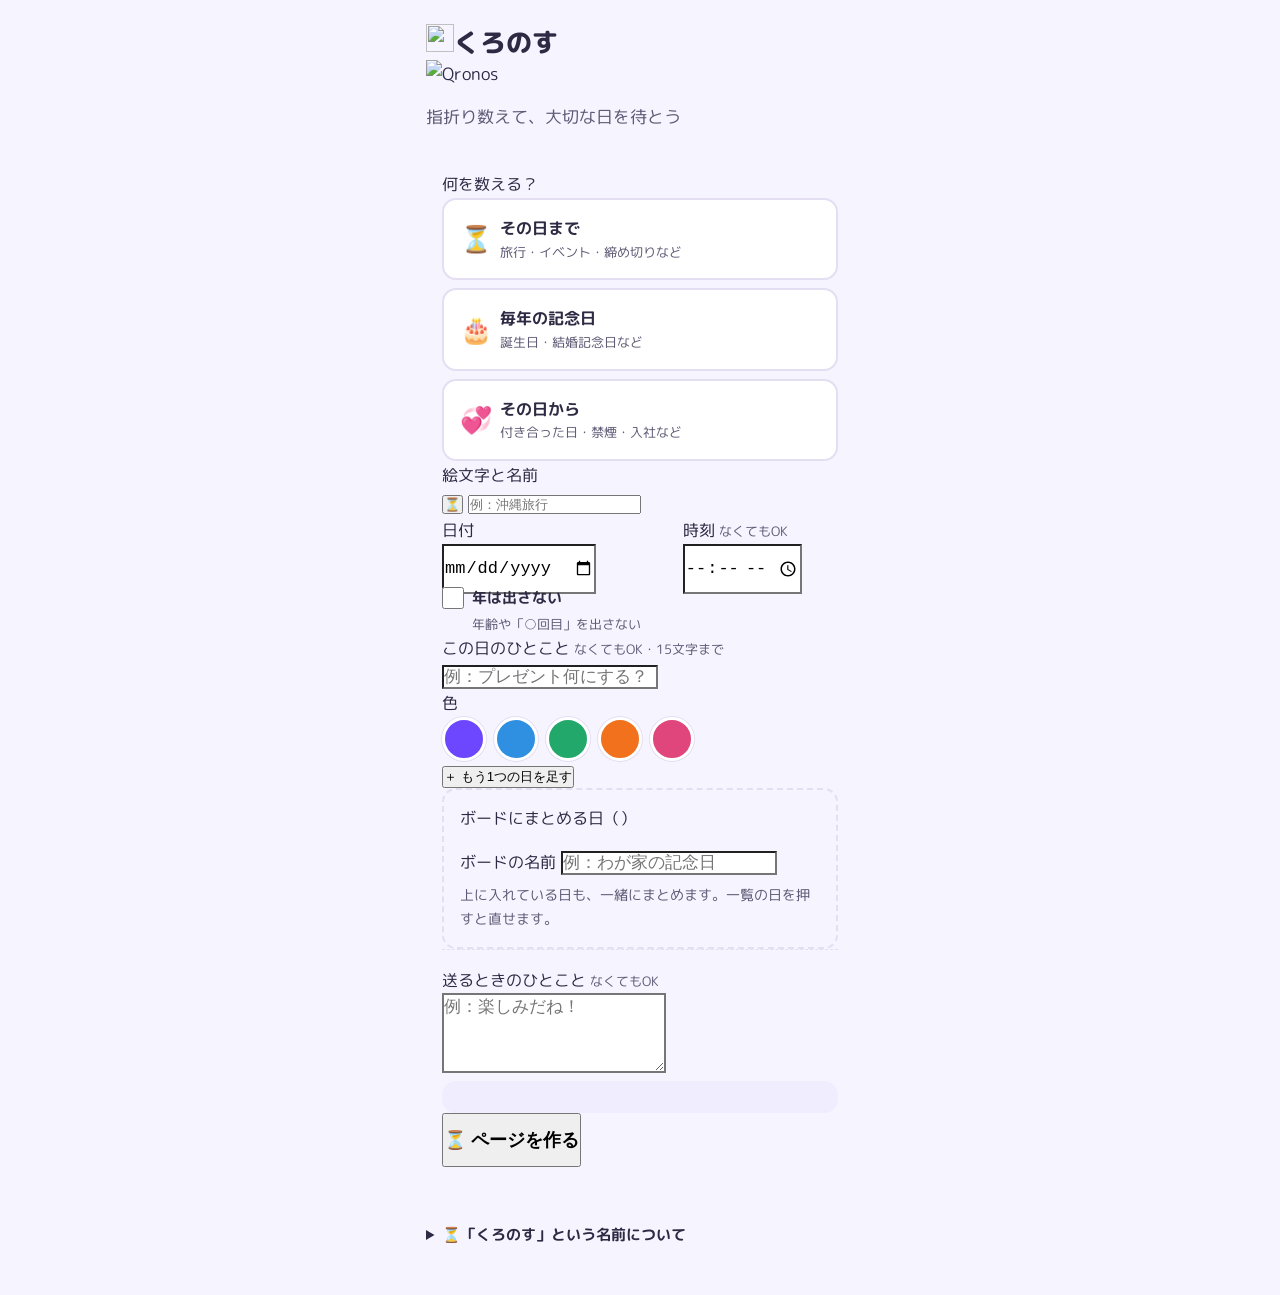
==== create.html @ 4385c9f0 "見た目をすっきり：背景のグラデーションと、ボタンの色の影をやめて平らな色に。すき間を 8 の倍数に。はじめの画面・ひとこと・ボードの見出しを左そろえに（大きな数字のカードは中央のまま）。はじめの画面の" ====
<!DOCTYPE html>
<html lang="ja" data-ls-dark="auto">
<head>
<meta charset="UTF-8">
<meta name="viewport" content="width=device-width, initial-scale=1, viewport-fit=cover">
<title>くろのす｜記念日・カウントダウンを作る</title>
<meta name="description" content="誕生日や記念日、旅行の日までを数えて、送れるページを作ります">
<meta name="theme-color" content="#f6f3ff" media="(prefers-color-scheme: light)">
<meta name="theme-color" content="#16151a" media="(prefers-color-scheme: dark)">
<meta property="og:type" content="website">
<meta property="og:site_name" content="くろのす（Qronos）">
<meta property="og:title" content="くろのす｜記念日・カウントダウンを作る">
<meta property="og:description" content="誕生日や記念日、旅行の日までを数えて、送れるページを作ります">
<meta property="og:url" content="https://katsuan.github.io/countdown/create.html">
<meta property="og:locale" content="ja_JP">
<meta property="og:image" content="https://katsuan.github.io/countdown/ogp.png?v=20261025">
<meta property="og:image:width" content="1200">
<meta property="og:image:height" content="630">
<meta property="og:image:alt" content="くろのす（Qronos）：記念日まで「あと何日？」今日で何日目？">
<meta name="twitter:card" content="summary_large_image">
<!-- アイコン・ロゴ・OGP は tools/icon.py で作る -->
<link rel="icon" href="icon.svg" type="image/svg+xml">
<link rel="icon" href="icon-32.png" type="image/png" sizes="32x32">
<link rel="apple-touch-icon" href="apple-touch-icon.png">
<link rel="manifest" href="manifest.webmanifest">
<link rel="preconnect" href="https://fonts.googleapis.com">
<link href="https://fonts.googleapis.com/css2?family=M+PLUS+Rounded+1c:wght@400;700;800&display=swap" rel="stylesheet">
<!-- Q キット（おくるんの共通部品）。作るページだけで使う。色は選んだ色（--accent）につなぐ -->
<link rel="stylesheet" href="https://katsuan.github.io/line-share/shared/ui.css?v=202610261000">
<script src="https://katsuan.github.io/line-share/shared/ui.js?v=202610291757" defer></script>
<link rel="stylesheet" href="style.css?v=202611012034">
<style>
  /* Q キットの色と字を、くろのすの色（作る人が選んだ色）と丸ゴシックに */
  :root {
    --ls-accent: var(--accent);
    --ls-accent-strong: color-mix(in srgb, var(--accent) 85%, #000);
    --ls-accent-soft: color-mix(in srgb, var(--accent) 10%, #fff);
    --ls-accent-ink: color-mix(in srgb, var(--accent) 70%, #000);
    --ls-text: var(--ink);
    --ls-subtext: var(--ink-soft);
    --ls-line: var(--line);
    --ls-font: var(--font);
  }
  /* 年配の方にも読みやすいよう、ラベルと入力は大きめ（Q キットより大きく） */
  .ls-label { font-size: 16px; color: var(--ink); }
  .ls-input { font-size: 17px; border-width: 2px; }
  textarea.ls-input { min-height: 80px; resize: vertical; }
  .opt { margin-left: 4px; font-size: 13px; font-weight: 400; color: var(--ink-soft); white-space: nowrap; }
  .ls-panel { gap: 16px; padding: 24px 16px; }
  /* キャッチコピーはうすい字に（ツールの色はボタンだけに使う） */
  .ls-brand-copy { color: var(--ink-soft); }
  /* iOS Safari の日付入力は固有の最小幅を持つためリセットしてはみ出しを防ぐ */
  input[type=date], input[type=time] {
    -webkit-appearance: none;
    appearance: none;
    display: block;
    min-width: 0;
    max-width: 100%;
    min-height: 50px;
  }
  .row { display: grid; grid-template-columns: minmax(0, 3fr) minmax(0, 2fr); gap: 8px; }
  .row > * { min-width: 0; }

  /* 種類 */
  .types { display: grid; gap: 8px; }
  .types label { display: block; margin: 0; font-size: 16px; font-weight: 700; }
  .types input { position: absolute; opacity: 0; pointer-events: none; }
  .types span {
    display: flex;
    align-items: center;
    gap: 8px;
    padding: 16px;
    border: 2px solid var(--line);
    border-radius: var(--radius-md);
    background: #fff;
    cursor: pointer;
  }
  .types span em { font-size: 26px; font-style: normal; }
  .types span small { display: block; font-size: 13px; font-weight: 400; color: var(--ink-soft); }
  .types input:checked + span { border-color: var(--accent); background: color-mix(in srgb, var(--accent) 8%, #fff); }
  .types input:focus-visible + span { outline: 3px solid color-mix(in srgb, var(--accent) 40%, transparent); }

  /* 絵文字・色 */
  .chips { display: flex; flex-wrap: wrap; gap: 8px; }
  .chips button {
    min-width: 44px;
    height: 44px;
    border: 2px solid var(--line);
    border-radius: 12px;
    background: #fff;
    font-size: 22px;
    cursor: pointer;
  }
  .chips button[aria-pressed="true"] { border-color: var(--accent); background: color-mix(in srgb, var(--accent) 10%, #fff); }
  .chips .color { width: 44px; border: 3px solid #fff; border-radius: 99px; box-shadow: 0 0 0 1px var(--line); }
  .chips .color[aria-pressed="true"] { box-shadow: 0 0 0 3px var(--ink); }

  .preview {
    padding: 16px;
    border-radius: var(--radius-md);
    background: color-mix(in srgb, var(--accent) 10%, #fff);
    font-weight: 700;
    text-align: center;
    white-space: pre-line;
    word-break: auto-phrase; /* 「あと何日？」を言葉の途中で折らない */
  }
  /* ページを作るは大きく（送るボタン ls-button line の大きさは style.css） */
  .ls-button.make { min-height: 54px; font-size: 18px; font-weight: 800; }
  .about p { margin: 0; }
  .err-msg { margin-top: 8px; font-size: 15px; font-weight: 700; color: #d14a6f; }
  .count { font-size: 13px; color: var(--ink-soft); text-align: right; }
  .out-block { display: grid; gap: 8px; }
  .page-msg { padding-top: 16px; border-top: 1px dashed var(--line); }
  .check-row { display: flex; font-weight: 700; flex-wrap: wrap; align-items: center; gap: 4px 8px; margin: -8px 0 0; font-size: 15px; }
  .check-row input { width: 22px; height: 22px; margin: 0; padding: 0; accent-color: var(--accent); }
  .check-row .opt { flex-basis: 100%; margin: 0 0 0 30px; }

  /* ボードにまとめる日の一覧 */
  .board-box { display: grid; gap: 8px; padding: 16px; border: 2px dashed var(--line); border-radius: var(--radius-md); }
  .entry-list { display: grid; gap: 8px; margin: 0; padding: 0; list-style: none; }
  .entry-list li { display: grid; grid-template-columns: minmax(0, 1fr) auto; align-items: center; gap: 8px; }
  .entry-edit {
    display: grid; grid-template-columns: auto minmax(0, 1fr); align-items: center; gap: 8px;
    padding: 8px; border: 1px solid var(--line); border-left: 5px solid var(--row); border-radius: 10px;
    background: #fff; color: inherit; font-family: inherit; font-size: 15px; font-weight: 700; text-align: left; cursor: pointer;
  }
  .entry-edit em { font-size: 22px; font-style: normal; }
  .entry-edit small { display: block; font-size: 12px; font-weight: 400; color: var(--ink-soft); }
  .entry-remove {
    width: 40px; height: 40px; border: 1px solid var(--line); border-radius: 99px; background: #fff;
    color: var(--ink-soft); font-size: 16px; cursor: pointer;
  }

  /* ---- 暗い表示（<html data-ls-dark="auto">。Q キットの色は ui.css が暗くする）。作るページだけ（受け取った人が見るページは明るいまま） ---- */
  @media (prefers-color-scheme: dark) {
    :root[data-ls-dark="auto"] {
      --ink: #ecebf3;
      --ink-soft: #aba7bd;
      --line: rgba(255, 255, 255, 0.14);
      --card: color-mix(in srgb, var(--accent) 6%, #1c1b22);
      --paper: color-mix(in srgb, var(--accent) 4%, #22212a);
      background-color: color-mix(in srgb, var(--accent) 6%, #121116);
    }
    :root[data-ls-dark="auto"] body { background: color-mix(in srgb, var(--accent) 6%, #121116); }
    :root[data-ls-dark="auto"] .types span,
    :root[data-ls-dark="auto"] .chips button,
    :root[data-ls-dark="auto"] .entry-edit,
    :root[data-ls-dark="auto"] .entry-remove,
    :root[data-ls-dark="auto"] .btn.ghost,
    :root[data-ls-dark="auto"] .snap-card { background: var(--paper); }
    :root[data-ls-dark="auto"] .preview { background: color-mix(in srgb, var(--accent) 16%, #1c1b22); }
    :root[data-ls-dark="auto"] .types input:checked + span { background: color-mix(in srgb, var(--accent) 24%, #1c1b22); }
    :root[data-ls-dark="auto"] .chips button[aria-pressed="true"] { background: color-mix(in srgb, var(--accent) 28%, #1c1b22); }
    :root[data-ls-dark="auto"] .chips .color { border-color: #1c1b22; }
  }
</style>
</head>
<body>
<main class="wrap">
  <!-- 見出しの行：アイコン＋名前（左）と横長のロゴ（右）。ほかのツール（さくせん盤・キロっく・ひっくり）と同じ形 -->
  <div class="ls-brand">
    <h1 class="ls-brand-name"><img class="ls-brand-icon" src="icon.svg" alt="" width="28" height="28">くろのす</h1>
    <img class="ls-brand-logo" src="logo.svg" alt="Qronos" width="81" height="28">
  </div>
  <p class="ls-brand-copy">指折り数えて、大切な日を待とう</p>

  <form id="form" class="ls-panel" novalidate>
    <div class="ls-field">
      <span class="ls-label">何を数える？</span>
      <div id="types" class="types"></div>
    </div>

    <!-- 入力枠の中の左に絵文字 [⏳ 名前]（Q キットの ls-pickfield。ろくが・さくせん盤・つづくと同じ形）。
         絵文字を押したとき・名前を入れているあいだは、下に選べる絵文字（種類ごとに8つ）とカスタム（しっぽが絵文字を指す） -->
    <div class="ls-field">
      <label class="ls-label" for="title">絵文字と名前</label>
      <div id="titleField" class="ls-pickfield">
        <button id="emojiBtn" class="ls-pickfield-btn" type="button" aria-controls="emojis"><span id="emojiNow">⏳</span></button>
        <input id="title" name="title" maxlength="30" placeholder="例：沖縄旅行" autocomplete="off">
      </div>
      <div id="emojis" class="ls-picker" role="radiogroup" aria-label="絵文字" style="--cols: 10" hidden></div>
    </div>

    <div class="row">
      <div class="ls-field">
        <label class="ls-label" for="date">日付</label>
        <input class="ls-input" id="date" name="date" type="date" required>
      </div>
      <div class="ls-field">
        <label class="ls-label" for="time">時刻<span class="opt">なくてもOK</span></label>
        <input class="ls-input" id="time" name="time" type="time">
      </div>
    </div>
    <p id="dateErr" class="err-msg" hidden>日付を入れてね</p>
    <label id="noYearRow" class="check-row" hidden><input id="noYear" type="checkbox"> 年は出さない<span class="opt">年齢や「○回目」を出さない</span></label>

    <div class="ls-field">
      <label class="ls-label" for="note">この日のひとこと<span class="opt">なくてもOK・15文字まで</span></label>
      <input class="ls-input" id="note" name="note" maxlength="15" placeholder="例：プレゼント何にする？" autocomplete="off">
    </div>

    <div class="ls-field">
      <span class="ls-label">色</span>
      <div id="colors" class="chips"></div>
    </div>

    <button id="addEntry" class="ls-button is-block" type="button">＋ もう1つの日を足す</button>
    <div id="boardBox" class="board-box" hidden>
      <span class="ls-label">ボードにまとめる日（<span id="entryCount"></span>）</span>
      <ul id="entryList" class="entry-list"></ul>
      <div class="ls-field">
        <label class="ls-label" for="boardName">ボードの名前</label>
        <input class="ls-input" id="boardName" maxlength="20" placeholder="例：わが家の記念日" autocomplete="off">
      </div>
      <p class="note">上に入れている日も、一緒にまとめます。一覧の日を押すと直せます。</p>
    </div>

    <!-- ひとことは日ごとではなく、ページ（ボード）に1つ。日の入力と分けて最後に置く -->
    <div class="ls-field page-msg">
      <label class="ls-label" for="msg">送るときのひとこと<span class="opt">なくてもOK</span></label>
      <textarea class="ls-input" id="msg" name="msg" maxlength="120" placeholder="例：楽しみだね！"></textarea>
      <p id="msgCount" class="count"></p>
      <p id="msgNote" class="note" hidden>ボード全体に1つ、ページの下に出ます。日ごとのひとことは「この日のひとこと」へ。</p>
    </div>

    <p id="preview" class="preview"></p>
    <!-- 作れないとき（長すぎるなど）は、作るボタンのすぐ上に赤い文字で -->
    <p id="makeErr" class="err-msg" role="alert" hidden></p>
    <button class="ls-button is-primary is-block make" type="submit">⏳ ページを作る</button>
  </form>

  <section id="out" class="ls-panel" hidden>
    <h2 style="margin:0;font-size:20px">できました 🎉</h2>
    <div class="out-block">
      <a id="lineBtn" class="ls-button is-block line is-oqrn" href="#">カードでおくるん</a>
      <button id="copyBtn" class="ls-button is-block" type="button">🔗 リンクをコピー</button>
      <a id="openBtn" class="ls-button is-block" href="#">👀 開いてみる</a>
    </div>
    <p class="note">受け取った人は、カードのボタンからいつでも最新の「あと何日？」を見られます。</p>
  </section>

  <!-- 「📤 くろのすを紹介する」：おくるんで紹介カードを送る窓口（line-share/shared/tool-share.js。中身は line-share/data/hub-links.json） -->
  <div data-tool-share></div>

  <!-- 名前の由来（時の神 Chronos）。ふだんは閉じておく -->
  <details class="ls-fold about">
    <summary><span class="ls-fold-icon" aria-hidden="true">⏳</span>「くろのす」という名前について</summary>
    <div class="ls-fold-body">
    <p>ギリシャ神話で「時」そのものを表す神、<b>クロノス（Chronos）</b>から名付けました。年表を意味する chronology や、正確な時計の chronometer の「chrono」も、この「時」を表すことばから来ています。</p>
    <p>ゼウスの父である農耕の神<b>クロノス（Kronos）</b>とは呼び名が同じで昔から混同されてきましたが、別の神です。大きな鎌と砂時計を持つ「時の翁」の姿は、この2柱が重ねられて生まれたといわれます。</p>
    <p>エンジニアにはおなじみの、決まった時刻に処理を動かす Unix の <b>cron</b>（定期実行）も、名前はこの chronos（時）から来ているといわれます。毎年の記念日をくり返し数えるのは、ちょっと cron に似ています。</p>
    <p>くろのすは、記念日までの「あと何日？」や、はじまりの日からの「今日で何日目？」を見守るツールです。英字の Qronos は、おくるん（OQRN）と同じように頭の音を Q にしたもの。ロゴの Q は Chronos の C を形にしたもの。C の欠けたところに砂時計をはめて「時を測り」、しっぽのクラッカーから輪の中へ紙吹雪がはじけて「その日が待ち遠しい」気持ちを表しています。</p>
    </div>
  </details>
</main>

<!-- おくるんのカードの入口（LIFF ID とカードの URL は line-share の shared/oqrn.js に1か所） -->
<script src="https://katsuan.github.io/line-share/shared/oqrn.js"></script>
<script src="js/count.js?v=202611012034"></script>
<script src="js/link.js?v=202611012034"></script>
<script src="js/card.js?v=202611012034"></script>
<script src="js/calendar.js?v=202611012034"></script>
<script src="https://katsuan.github.io/line-share/shared/tool-share.js" data-tool="qronos" defer></script>
<script src="create.js?v=202611012034"></script>
<!-- 電波がなくても開けるように（sw.js） -->
<script>if ("serviceWorker" in navigator) navigator.serviceWorker.register("./sw.js").catch(() => {});</script>
</body>
</html>
---- style.css ----
/* 記念日・カウントダウン 共通の見た目。色・サイズは :root でまとめて変える */
:root {
  --accent: #6c47ff; /* ページを開くと、選んだ色に置き換わる */
  --bg: #f6f3ff;
  --ink: #2f2a44;
  --ink-soft: #5f5a75; /* 年配の方でも読めるよう濃いめ */
  --line: #e4def3;
  --card: rgba(255, 255, 255, 0.9);
  --shadow: 0 10px 30px rgba(70, 50, 130, 0.12);
  --radius-lg: 24px;
  --radius-md: 14px;
  --max-w: 460px;
  --font: "M PLUS Rounded 1c", "Hiragino Maru Gothic ProN", system-ui, sans-serif;
}

* { box-sizing: border-box; margin: 0; padding: 0; }

/* iPhone・LINE の中のブラウザで、キーボードが出て画面がずれたとき、ページの外（黒）が見えないよう、ページそのものにも背景の色 */
html { background-color: color-mix(in srgb, var(--accent) 6%, #fff); } /* 本文の背景と同じ色 */
body {
  min-height: 100vh;
  font-family: var(--font);
  font-size: 17px;
  line-height: 1.6;
  color: var(--ink);
  background: color-mix(in srgb, var(--accent) 6%, #fff);
  overflow-x: hidden;
  -webkit-tap-highlight-color: transparent;
}

.wrap {
  position: relative;
  z-index: 2;
  display: flex;
  flex-direction: column;
  gap: 16px;
  max-width: var(--max-w);
  margin: 0 auto;
  padding: 24px 16px 48px;
}

.card {
  display: flex;
  flex-direction: column;
  gap: 16px;
  padding: 24px 16px;
  border-radius: var(--radius-lg);
  background: var(--card);
  box-shadow: var(--shadow);
}

h1 { font-size: 26px; font-weight: 800; line-height: 1.35; }
.sub { font-size: 16px; color: var(--ink-soft); }
.note { font-size: 14px; color: var(--ink-soft); line-height: 1.7; }

/* 名前（くろのす 〜Qronos〜）。作成ページの上と、表示ページの「はじめる」に出す */
.brand-mark { display: block; margin: 0 auto; }
.brand-name { display: flex; align-items: center; gap: 8px; margin: 0; font-size: 20px; font-weight: 800; color: var(--ink); }
.brand-en { font-size: 13px; letter-spacing: 0.02em; }

/* 名前の由来（たたんだ欄） */
.about summary { font-size: 15px; font-weight: 700; cursor: pointer; }
.about p { margin: 8px 0 0; font-size: 14px; color: var(--ink-soft); line-height: 1.8; }
a { color: color-mix(in srgb, var(--accent) 80%, #000); }

.btn {
  display: block;
  width: 100%;
  padding: 16px;
  border: none;
  border-radius: 99px;
  background: var(--accent);
  color: #fff;
  font-family: inherit;
  font-size: 18px;
  font-weight: 800;
  text-align: center;
  text-decoration: none;
  cursor: pointer;
}

/* 送るボタン：色は Q キットの ls-button line（LINE の緑）。ここでは大きさだけ */
.ls-button.line { gap: 4px; flex-wrap: wrap; min-height: 54px; font-size: 18px; font-weight: 800; }
.btn.ghost { background: #fff; color: var(--ink); box-shadow: inset 0 0 0 1px var(--line); font-size: 16px; }
.btn-row { display: grid; grid-template-columns: 1fr 1fr; gap: 8px; }
.btn-row .btn { padding: 16px 8px; font-size: 15px; white-space: nowrap; }

/* 画像で保存：作った画像を出して、長押しで保存してもらう */
.snap-sheet {
  position: fixed;
  inset: 0;
  z-index: 10;
  display: grid;
  place-items: center;
  padding: 16px;
  background: rgba(20, 16, 40, 0.55);
}
.snap-card {
  display: grid;
  gap: 8px;
  width: min(100%, 420px);
  max-height: 100%;
  overflow: auto;
  padding: 16px;
  border-radius: var(--radius-lg);
  background: #fff;
  text-align: center;
}
.snap-card img {
  width: 100%;
  height: auto;
  border-radius: var(--radius-md);
  box-shadow: 0 4px 16px rgba(0, 0, 0, 0.12);
  -webkit-touch-callout: default;
}
.snap-actions { display: grid; gap: 8px; }

/* キャッチコピー（見出しの行のすぐ下。おくるんの「つくって、おくるん」と同じ役目）。ツールの色はボタンだけに使うので、うすい字に */
.brand-copy { margin: 0 0 8px; color: var(--ink-soft); font-size: 13px; font-weight: 800; line-height: 1.4; letter-spacing: 0.02em; }
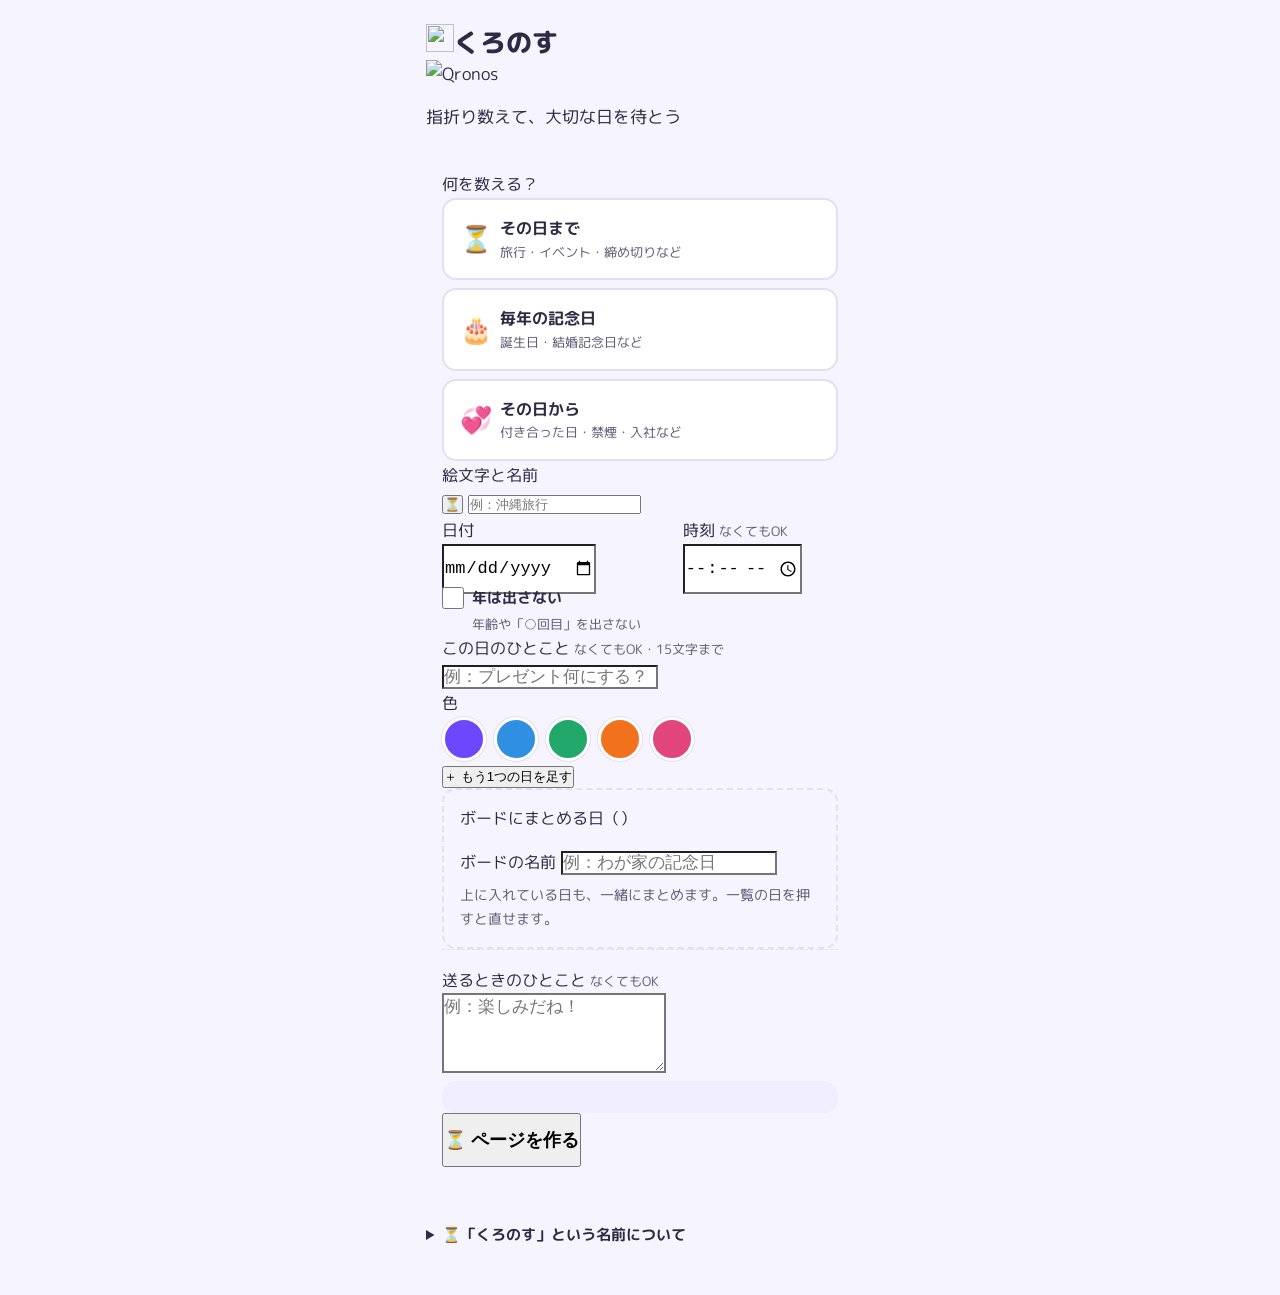
==== commit a12a50cf: "前に決めた見た目は戻す：キャッチコピーの紫（変えるかは確かめてから）" ====
--- a/create.html
+++ b/create.html
@@ -47,8 +47,6 @@
   textarea.ls-input { min-height: 80px; resize: vertical; }
   .opt { margin-left: 4px; font-size: 13px; font-weight: 400; color: var(--ink-soft); white-space: nowrap; }
   .ls-panel { gap: 16px; padding: 24px 16px; }
-  /* キャッチコピーはうすい字に（ツールの色はボタンだけに使う） */
-  .ls-brand-copy { color: var(--ink-soft); }
   /* iOS Safari の日付入力は固有の最小幅を持つためリセットしてはみ出しを防ぐ */
   input[type=date], input[type=time] {
     -webkit-appearance: none;
--- a/style.css
+++ b/style.css
@@ -115,5 +115,5 @@
 }
 .snap-actions { display: grid; gap: 8px; }
 
-/* キャッチコピー（見出しの行のすぐ下。おくるんの「つくって、おくるん」と同じ役目）。ツールの色はボタンだけに使うので、うすい字に */
-.brand-copy { margin: 0 0 8px; color: var(--ink-soft); font-size: 13px; font-weight: 800; line-height: 1.4; letter-spacing: 0.02em; }
+/* キャッチコピー（見出しの行のすぐ下。おくるんの「つくって、おくるん」と同じ役目） */
+.brand-copy { margin: 0 0 8px; color: #6C47FF; font-size: 13px; font-weight: 800; line-height: 1.4; letter-spacing: 0.02em; }
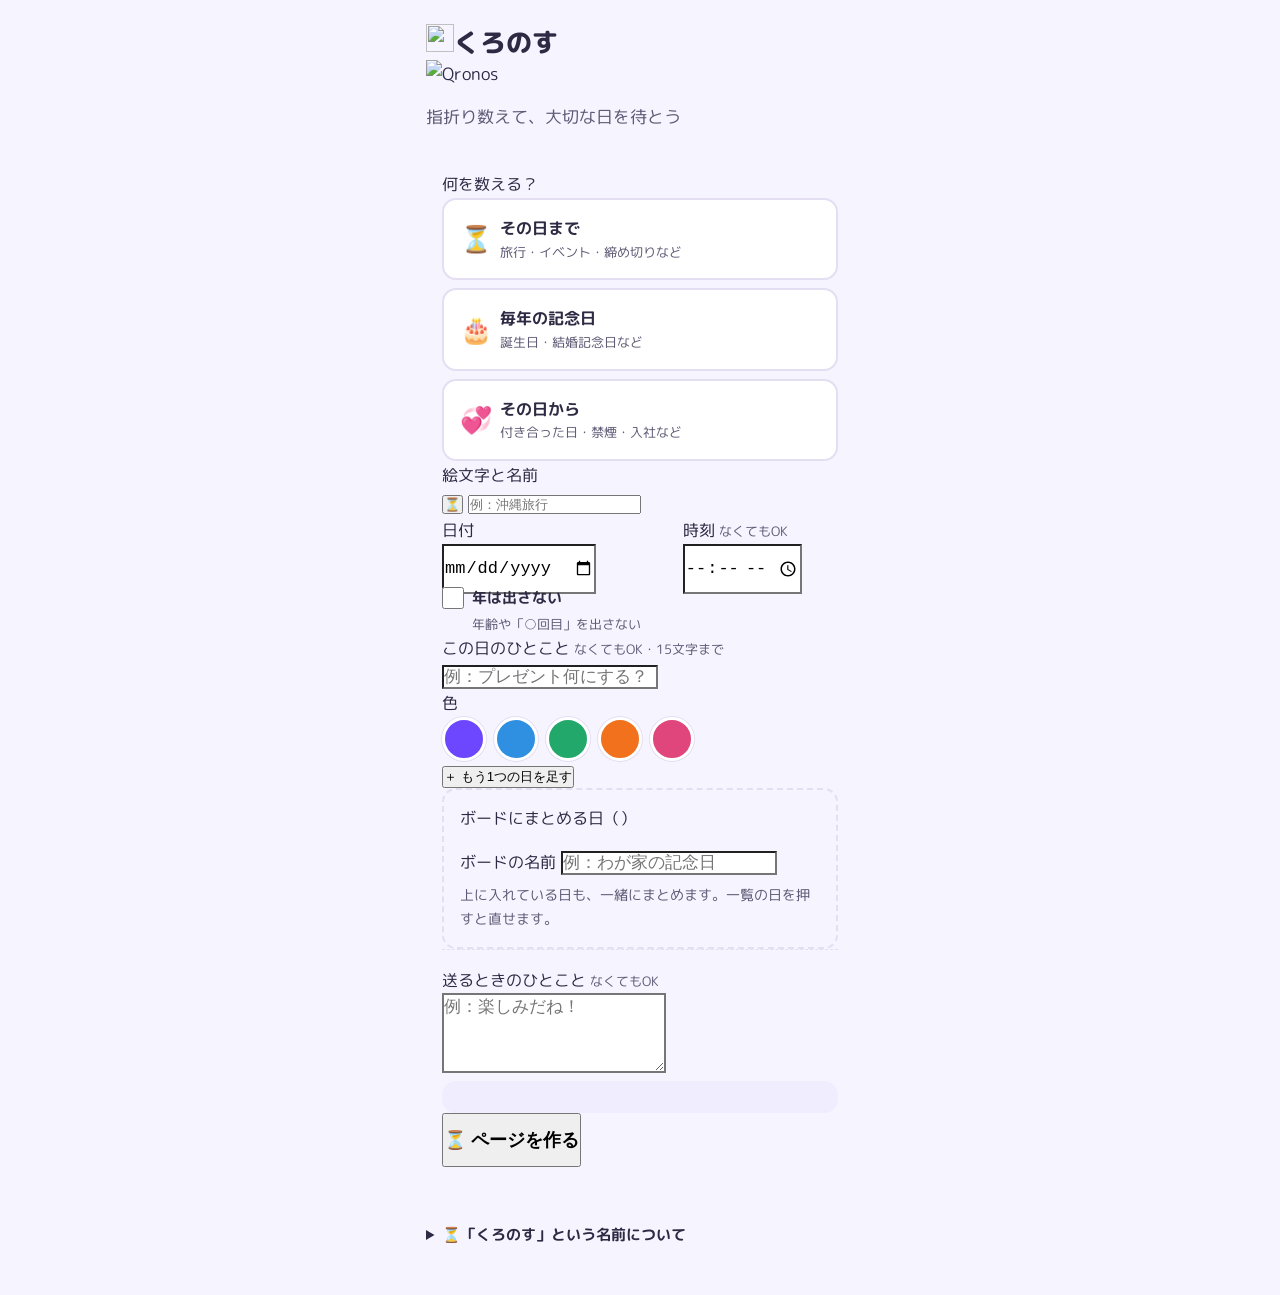
==== commit 86518cd8: "確かめたので変える：キャッチコピーをうすい字に（紫はボタンに）" ====
--- a/create.html
+++ b/create.html
@@ -47,6 +47,8 @@
   textarea.ls-input { min-height: 80px; resize: vertical; }
   .opt { margin-left: 4px; font-size: 13px; font-weight: 400; color: var(--ink-soft); white-space: nowrap; }
   .ls-panel { gap: 16px; padding: 24px 16px; }
+  /* キャッチコピーはうすい字に（ツールの色はボタンだけに使う） */
+  .ls-brand-copy { color: var(--ink-soft); }
   /* iOS Safari の日付入力は固有の最小幅を持つためリセットしてはみ出しを防ぐ */
   input[type=date], input[type=time] {
     -webkit-appearance: none;
--- a/style.css
+++ b/style.css
@@ -115,5 +115,5 @@
 }
 .snap-actions { display: grid; gap: 8px; }
 
-/* キャッチコピー（見出しの行のすぐ下。おくるんの「つくって、おくるん」と同じ役目） */
-.brand-copy { margin: 0 0 8px; color: #6C47FF; font-size: 13px; font-weight: 800; line-height: 1.4; letter-spacing: 0.02em; }
+/* キャッチコピー（見出しの行のすぐ下。おくるんの「つくって、おくるん」と同じ役目）。ツールの色はボタンだけに使うので、うすい字に */
+.brand-copy { margin: 0 0 8px; color: var(--ink-soft); font-size: 13px; font-weight: 800; line-height: 1.4; letter-spacing: 0.02em; }
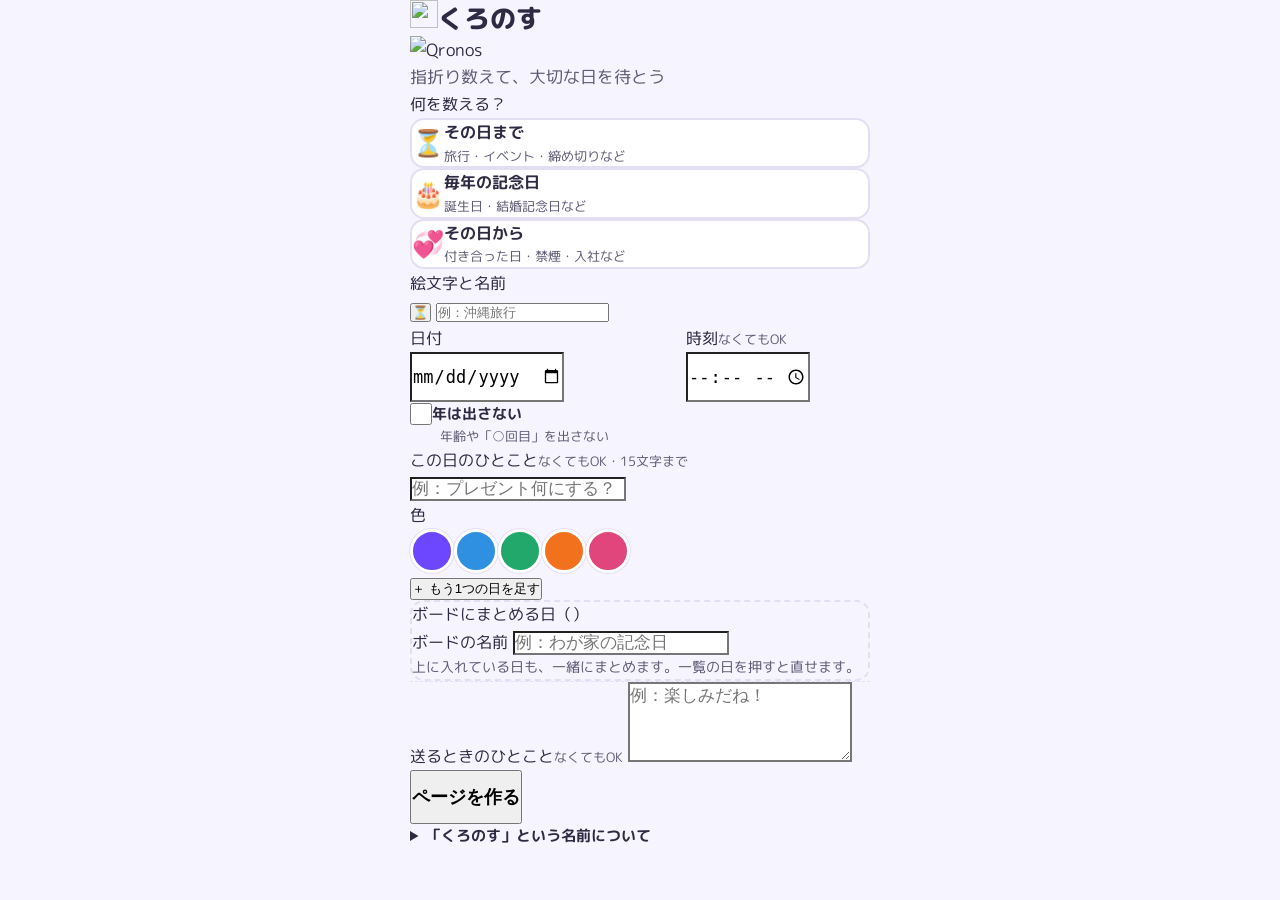
==== commit 49b830da: "画面の印を Q キットの線アイコンに：ページを作る・リンクのコピー・開いてみる・自分でも作る・画像で保存・共有・ダウンロード・カレンダーに追加・ファイルで追加・ボードに戻る・すくすくへ・節目の印・名前" ====
--- a/create.html
+++ b/create.html
@@ -45,8 +45,8 @@
   .ls-label { font-size: 16px; color: var(--ink); }
   .ls-input { font-size: 17px; border-width: 2px; }
   textarea.ls-input { min-height: 80px; resize: vertical; }
-  .opt { margin-left: 4px; font-size: 13px; font-weight: 400; color: var(--ink-soft); white-space: nowrap; }
-  .ls-panel { gap: 16px; padding: 24px 16px; }
+  .opt { margin-left: var(--ls-space-xs); font-size: 13px; font-weight: 400; color: var(--ink-soft); white-space: nowrap; }
+  .ls-panel { gap: var(--ls-space-m); padding: var(--ls-space-l) var(--ls-space-m); }
   /* キャッチコピーはうすい字に（ツールの色はボタンだけに使う） */
   .ls-brand-copy { color: var(--ink-soft); }
   /* iOS Safari の日付入力は固有の最小幅を持つためリセットしてはみ出しを防ぐ */
@@ -58,18 +58,18 @@
     max-width: 100%;
     min-height: 50px;
   }
-  .row { display: grid; grid-template-columns: minmax(0, 3fr) minmax(0, 2fr); gap: 8px; }
+  .row { display: grid; grid-template-columns: minmax(0, 3fr) minmax(0, 2fr); gap: var(--ls-space-s); }
   .row > * { min-width: 0; }
 
   /* 種類 */
-  .types { display: grid; gap: 8px; }
+  .types { display: grid; gap: var(--ls-space-s); }
   .types label { display: block; margin: 0; font-size: 16px; font-weight: 700; }
   .types input { position: absolute; opacity: 0; pointer-events: none; }
   .types span {
     display: flex;
     align-items: center;
-    gap: 8px;
-    padding: 16px;
+    gap: var(--ls-space-s);
+    padding: var(--ls-space-m);
     border: 2px solid var(--line);
     border-radius: var(--radius-md);
     background: #fff;
@@ -81,12 +81,12 @@
   .types input:focus-visible + span { outline: 3px solid color-mix(in srgb, var(--accent) 40%, transparent); }
 
   /* 絵文字・色 */
-  .chips { display: flex; flex-wrap: wrap; gap: 8px; }
+  .chips { display: flex; flex-wrap: wrap; gap: var(--ls-space-s); }
   .chips button {
     min-width: 44px;
     height: 44px;
     border: 2px solid var(--line);
-    border-radius: 12px;
+    border-radius: var(--ls-radius-md);
     background: #fff;
     font-size: 22px;
     cursor: pointer;
@@ -96,7 +96,7 @@
   .chips .color[aria-pressed="true"] { box-shadow: 0 0 0 3px var(--ink); }
 
   .preview {
-    padding: 16px;
+    padding: var(--ls-space-m);
     border-radius: var(--radius-md);
     background: color-mix(in srgb, var(--accent) 10%, #fff);
     font-weight: 700;
@@ -107,21 +107,21 @@
   /* ページを作るは大きく（送るボタン ls-button line の大きさは style.css） */
   .ls-button.make { min-height: 54px; font-size: 18px; font-weight: 800; }
   .about p { margin: 0; }
-  .err-msg { margin-top: 8px; font-size: 15px; font-weight: 700; color: #d14a6f; }
+  .err-msg { margin-top: var(--ls-space-s); font-size: 15px; font-weight: 700; color: #d14a6f; }
   .count { font-size: 13px; color: var(--ink-soft); text-align: right; }
-  .out-block { display: grid; gap: 8px; }
-  .page-msg { padding-top: 16px; border-top: 1px dashed var(--line); }
-  .check-row { display: flex; font-weight: 700; flex-wrap: wrap; align-items: center; gap: 4px 8px; margin: -8px 0 0; font-size: 15px; }
+  .out-block { display: grid; gap: var(--ls-space-s); }
+  .page-msg { padding-top: var(--ls-space-m); border-top: 1px dashed var(--line); }
+  .check-row { display: flex; font-weight: 700; flex-wrap: wrap; align-items: center; gap: var(--ls-space-xs) var(--ls-space-s); margin: calc(var(--ls-space-s) * -1) 0 0; font-size: 15px; }
   .check-row input { width: 22px; height: 22px; margin: 0; padding: 0; accent-color: var(--accent); }
   .check-row .opt { flex-basis: 100%; margin: 0 0 0 30px; }
 
   /* ボードにまとめる日の一覧 */
-  .board-box { display: grid; gap: 8px; padding: 16px; border: 2px dashed var(--line); border-radius: var(--radius-md); }
-  .entry-list { display: grid; gap: 8px; margin: 0; padding: 0; list-style: none; }
-  .entry-list li { display: grid; grid-template-columns: minmax(0, 1fr) auto; align-items: center; gap: 8px; }
+  .board-box { display: grid; gap: var(--ls-space-s); padding: var(--ls-space-m); border: 2px dashed var(--line); border-radius: var(--radius-md); }
+  .entry-list { display: grid; gap: var(--ls-space-s); margin: 0; padding: 0; list-style: none; }
+  .entry-list li { display: grid; grid-template-columns: minmax(0, 1fr) auto; align-items: center; gap: var(--ls-space-s); }
   .entry-edit {
-    display: grid; grid-template-columns: auto minmax(0, 1fr); align-items: center; gap: 8px;
-    padding: 8px; border: 1px solid var(--line); border-left: 5px solid var(--row); border-radius: 10px;
+    display: grid; grid-template-columns: auto minmax(0, 1fr); align-items: center; gap: var(--ls-space-s);
+    padding: var(--ls-space-s); border: 1px solid var(--line); border-left: 5px solid var(--row); border-radius: 10px;
     background: #fff; color: inherit; font-family: inherit; font-size: 15px; font-weight: 700; text-align: left; cursor: pointer;
   }
   .entry-edit em { font-size: 22px; font-style: normal; }
@@ -226,15 +226,15 @@
     <p id="preview" class="preview"></p>
     <!-- 作れないとき（長すぎるなど）は、作るボタンのすぐ上に赤い文字で -->
     <p id="makeErr" class="err-msg" role="alert" hidden></p>
-    <button class="ls-button is-primary is-block make" type="submit">⏳ ページを作る</button>
+    <button class="ls-button is-primary is-block make" type="submit"><span class="ls-icon" data-icon="wait" aria-hidden="true"></span>ページを作る</button>
   </form>
 
   <section id="out" class="ls-panel" hidden>
-    <h2 style="margin:0;font-size:20px">できました 🎉</h2>
+    <h2 style="margin:0;font-size:20px">できました</h2>
     <div class="out-block">
       <a id="lineBtn" class="ls-button is-block line is-oqrn" href="#">カードでおくるん</a>
-      <button id="copyBtn" class="ls-button is-block" type="button">🔗 リンクをコピー</button>
-      <a id="openBtn" class="ls-button is-block" href="#">👀 開いてみる</a>
+      <button id="copyBtn" class="ls-button is-block" type="button"><span class="ls-icon" data-icon="link" aria-hidden="true"></span>リンクをコピー</button>
+      <a id="openBtn" class="ls-button is-block" href="#"><span class="ls-icon" data-icon="external" aria-hidden="true"></span>開いてみる</a>
     </div>
     <p class="note">受け取った人は、カードのボタンからいつでも最新の「あと何日？」を見られます。</p>
   </section>
@@ -244,7 +244,7 @@
 
   <!-- 名前の由来（時の神 Chronos）。ふだんは閉じておく -->
   <details class="ls-fold about">
-    <summary><span class="ls-fold-icon" aria-hidden="true">⏳</span>「くろのす」という名前について</summary>
+    <summary><span class="ls-fold-icon ls-icon" data-icon="wait" aria-hidden="true"></span>「くろのす」という名前について</summary>
     <div class="ls-fold-body">
     <p>ギリシャ神話で「時」そのものを表す神、<b>クロノス（Chronos）</b>から名付けました。年表を意味する chronology や、正確な時計の chronometer の「chrono」も、この「時」を表すことばから来ています。</p>
     <p>ゼウスの父である農耕の神<b>クロノス（Kronos）</b>とは呼び名が同じで昔から混同されてきましたが、別の神です。大きな鎌と砂時計を持つ「時の翁」の姿は、この2柱が重ねられて生まれたといわれます。</p>
--- a/style.css
+++ b/style.css
@@ -33,17 +33,17 @@
   z-index: 2;
   display: flex;
   flex-direction: column;
-  gap: 16px;
+  gap: var(--ls-space-m);
   max-width: var(--max-w);
   margin: 0 auto;
-  padding: 24px 16px 48px;
+  padding: var(--ls-space-l) var(--ls-space-m) var(--ls-space-xxl);
 }
 
 .card {
   display: flex;
   flex-direction: column;
-  gap: 16px;
-  padding: 24px 16px;
+  gap: var(--ls-space-m);
+  padding: var(--ls-space-l) var(--ls-space-m);
   border-radius: var(--radius-lg);
   background: var(--card);
   box-shadow: var(--shadow);
@@ -55,18 +55,18 @@
 
 /* 名前（くろのす 〜Qronos〜）。作成ページの上と、表示ページの「はじめる」に出す */
 .brand-mark { display: block; margin: 0 auto; }
-.brand-name { display: flex; align-items: center; gap: 8px; margin: 0; font-size: 20px; font-weight: 800; color: var(--ink); }
+.brand-name { display: flex; align-items: center; gap: var(--ls-space-s); margin: 0; font-size: 20px; font-weight: 800; color: var(--ink); }
 .brand-en { font-size: 13px; letter-spacing: 0.02em; }
 
 /* 名前の由来（たたんだ欄） */
 .about summary { font-size: 15px; font-weight: 700; cursor: pointer; }
-.about p { margin: 8px 0 0; font-size: 14px; color: var(--ink-soft); line-height: 1.8; }
+.about p { margin: var(--ls-space-s) 0 0; font-size: 14px; color: var(--ink-soft); line-height: 1.8; }
 a { color: color-mix(in srgb, var(--accent) 80%, #000); }
 
 .btn {
   display: block;
   width: 100%;
-  padding: 16px;
+  padding: var(--ls-space-m);
   border: none;
   border-radius: 99px;
   background: var(--accent);
@@ -80,10 +80,10 @@
 }
 
 /* 送るボタン：色は Q キットの ls-button line（LINE の緑）。ここでは大きさだけ */
-.ls-button.line { gap: 4px; flex-wrap: wrap; min-height: 54px; font-size: 18px; font-weight: 800; }
+.ls-button.line { gap: var(--ls-space-xs); flex-wrap: wrap; min-height: 54px; font-size: 18px; font-weight: 800; }
 .btn.ghost { background: #fff; color: var(--ink); box-shadow: inset 0 0 0 1px var(--line); font-size: 16px; }
-.btn-row { display: grid; grid-template-columns: 1fr 1fr; gap: 8px; }
-.btn-row .btn { padding: 16px 8px; font-size: 15px; white-space: nowrap; }
+.btn-row { display: grid; grid-template-columns: 1fr 1fr; gap: var(--ls-space-s); }
+.btn-row .btn { padding: var(--ls-space-m) var(--ls-space-s); font-size: 15px; white-space: nowrap; }
 
 /* 画像で保存：作った画像を出して、長押しで保存してもらう */
 .snap-sheet {
@@ -92,16 +92,16 @@
   z-index: 10;
   display: grid;
   place-items: center;
-  padding: 16px;
+  padding: var(--ls-space-m);
   background: rgba(20, 16, 40, 0.55);
 }
 .snap-card {
   display: grid;
-  gap: 8px;
+  gap: var(--ls-space-s);
   width: min(100%, 420px);
   max-height: 100%;
   overflow: auto;
-  padding: 16px;
+  padding: var(--ls-space-m);
   border-radius: var(--radius-lg);
   background: #fff;
   text-align: center;
@@ -113,7 +113,17 @@
   box-shadow: 0 4px 16px rgba(0, 0, 0, 0.12);
   -webkit-touch-callout: default;
 }
-.snap-actions { display: grid; gap: 8px; }
+.snap-actions { display: grid; gap: var(--ls-space-s); }
 
 /* キャッチコピー（見出しの行のすぐ下。おくるんの「つくって、おくるん」と同じ役目）。ツールの色はボタンだけに使うので、うすい字に */
-.brand-copy { margin: 0 0 8px; color: var(--ink-soft); font-size: 13px; font-weight: 800; line-height: 1.4; letter-spacing: 0.02em; }
+.brand-copy { margin: 0 0 var(--ls-space-s); color: var(--ink-soft); font-size: 13px; font-weight: 800; line-height: 1.4; letter-spacing: 0.02em; }
+
+/* ボタン・リンクの前の線アイコン（Q キットの .ls-icon）と、字の間 */
+.btn .ls-icon, .ics-link .ls-icon, .back-link .ls-icon, .milestone .ls-icon, .board-count .ls-icon { margin-right: var(--ls-space-s); }
+.btn { display: flex; align-items: center; justify-content: center; }
+.calendar-links .btn, .ext-link { display: grid; }
+.board-mark { width: 40px; height: 40px; color: var(--ink-soft); }
+/* 狭い画面（320px など）では、2つ並びのボタンを1つずつに（字がボタンからはみ出さないように） */
+@media (max-width: 359px) {
+  .btn-row { grid-template-columns: 1fr; }
+}
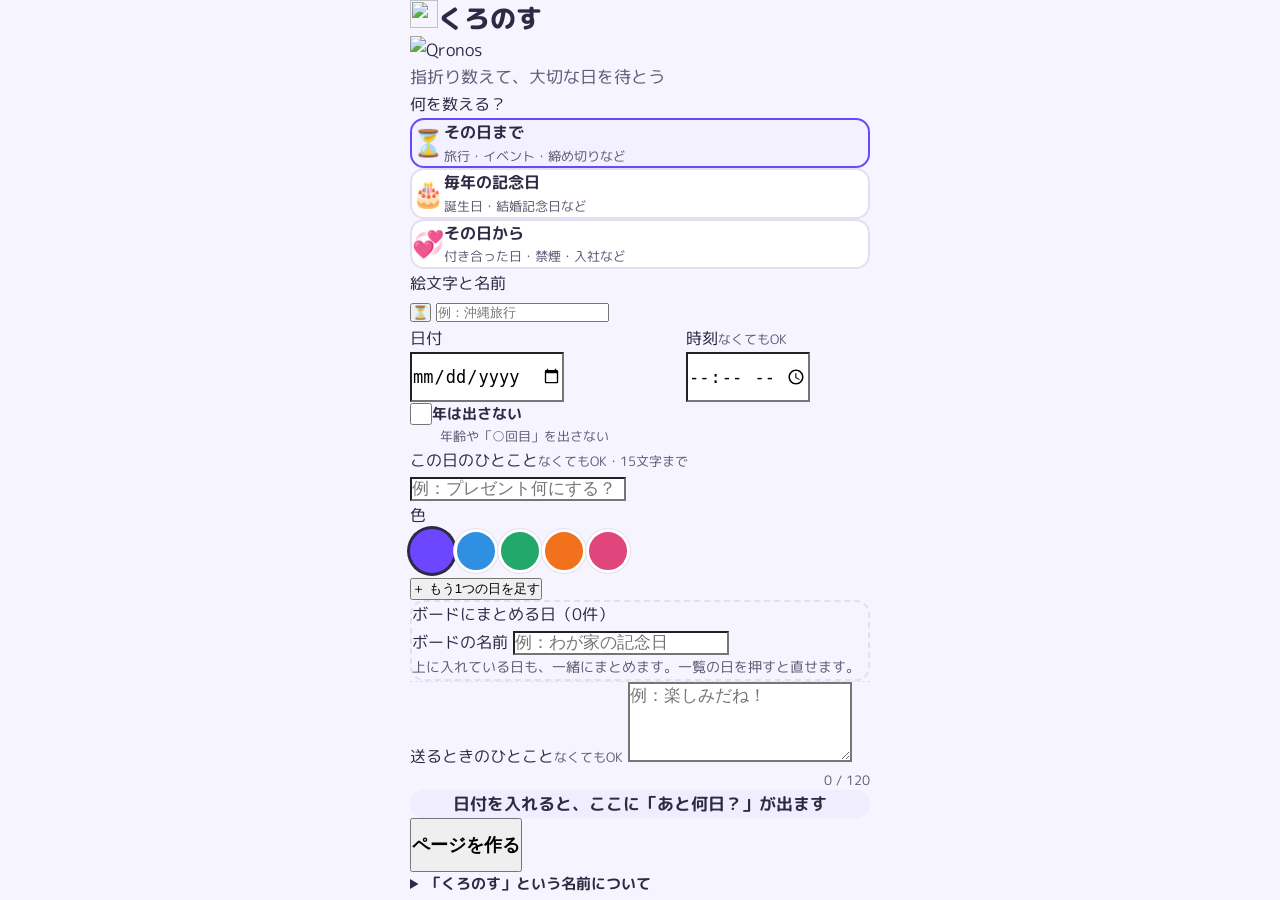
==== commit 3fa1cebc: "[edit] くろのす：画面・保存の画像に出す名前（くろのす・SuQSuQ）を js/names.js の定数にまとめ、ほかはそこから読む" ====
--- a/create.html
+++ b/create.html
@@ -11,9 +11,9 @@
 <meta property="og:site_name" content="くろのす（Qronos）">
 <meta property="og:title" content="くろのす｜記念日・カウントダウンを作る">
 <meta property="og:description" content="誕生日や記念日、旅行の日までを数えて、送れるページを作ります">
-<meta property="og:url" content="https://katsuan.github.io/countdown/create.html">
+<meta property="og:url" content="https://katsuan.github.io/qronos/create.html">
 <meta property="og:locale" content="ja_JP">
-<meta property="og:image" content="https://katsuan.github.io/countdown/ogp.png?v=20261025">
+<meta property="og:image" content="https://katsuan.github.io/qronos/ogp.png?v=20261025">
 <meta property="og:image:width" content="1200">
 <meta property="og:image:height" content="630">
 <meta property="og:image:alt" content="くろのす（Qronos）：記念日まで「あと何日？」今日で何日目？">
@@ -26,8 +26,8 @@
 <link rel="preconnect" href="https://fonts.googleapis.com">
 <link href="https://fonts.googleapis.com/css2?family=M+PLUS+Rounded+1c:wght@400;700;800&display=swap" rel="stylesheet">
 <!-- Q キット（おくるんの共通部品）。作るページだけで使う。色は選んだ色（--accent）につなぐ -->
-<link rel="stylesheet" href="https://katsuan.github.io/line-share/shared/ui.css?v=202610261000">
-<script src="https://katsuan.github.io/line-share/shared/ui.js?v=202610291757" defer></script>
+<link rel="stylesheet" href="https://katsuan.github.io/oqrn/shared/ui.css?v=202610261000">
+<script src="https://katsuan.github.io/oqrn/shared/ui.js?v=202610291757" defer></script>
 <link rel="stylesheet" href="style.css?v=202611012034">
 <style>
   /* Q キットの色と字を、くろのすの色（作る人が選んだ色）と丸ゴシックに */
@@ -105,7 +105,7 @@
     word-break: auto-phrase; /* 「あと何日？」を言葉の途中で折らない */
   }
   /* ページを作るは大きく（送るボタン ls-button line の大きさは style.css） */
-  .ls-button.make { min-height: 54px; font-size: 18px; font-weight: 800; }
+  .ls-button.make { min-height: 54px; font-size: 18px; font-weight: 700; }
   .about p { margin: 0; }
   .err-msg { margin-top: var(--ls-space-s); font-size: 15px; font-weight: 700; color: #d14a6f; }
   .count { font-size: 13px; color: var(--ink-soft); text-align: right; }
@@ -239,7 +239,7 @@
     <p class="note">受け取った人は、カードのボタンからいつでも最新の「あと何日？」を見られます。</p>
   </section>
 
-  <!-- 「📤 くろのすを紹介する」：おくるんで紹介カードを送る窓口（line-share/shared/tool-share.js。中身は line-share/data/hub-links.json） -->
+  <!-- 「📤 くろのすを紹介する」：おくるんで紹介カードを送る窓口（oqrn/shared/tool-share.js。中身は oqrn/data/hub-links.json） -->
   <div data-tool-share></div>
 
   <!-- 名前の由来（時の神 Chronos）。ふだんは閉じておく -->
@@ -254,13 +254,14 @@
   </details>
 </main>
 
-<!-- おくるんのカードの入口（LIFF ID とカードの URL は line-share の shared/oqrn.js に1か所） -->
-<script src="https://katsuan.github.io/line-share/shared/oqrn.js"></script>
+<!-- おくるんのカードの入口（LIFF ID とカードの URL は oqrn の shared/oqrn.js に1か所） -->
+<script src="https://katsuan.github.io/oqrn/shared/oqrn.js"></script>
+<script src="js/names.js?v=202611012034"></script>
 <script src="js/count.js?v=202611012034"></script>
 <script src="js/link.js?v=202611012034"></script>
 <script src="js/card.js?v=202611012034"></script>
 <script src="js/calendar.js?v=202611012034"></script>
-<script src="https://katsuan.github.io/line-share/shared/tool-share.js" data-tool="qronos" defer></script>
+<script src="https://katsuan.github.io/oqrn/shared/tool-share.js" data-tool="qronos" defer></script>
 <script src="create.js?v=202611012034"></script>
 <!-- 電波がなくても開けるように（sw.js） -->
 <script>if ("serviceWorker" in navigator) navigator.serviceWorker.register("./sw.js").catch(() => {});</script>
--- a/style.css
+++ b/style.css
@@ -64,7 +64,9 @@
 a { color: color-mix(in srgb, var(--accent) 80%, #000); }
 
 .btn {
-  display: block;
+  display: flex;
+  align-items: center;
+  justify-content: center;
   width: 100%;
   padding: var(--ls-space-m);
   border: none;
@@ -85,43 +87,11 @@
 .btn-row { display: grid; grid-template-columns: 1fr 1fr; gap: var(--ls-space-s); }
 .btn-row .btn { padding: var(--ls-space-m) var(--ls-space-s); font-size: 15px; white-space: nowrap; }
 
-/* 画像で保存：作った画像を出して、長押しで保存してもらう */
-.snap-sheet {
-  position: fixed;
-  inset: 0;
-  z-index: 10;
-  display: grid;
-  place-items: center;
-  padding: var(--ls-space-m);
-  background: rgba(20, 16, 40, 0.55);
-}
-.snap-card {
-  display: grid;
-  gap: var(--ls-space-s);
-  width: min(100%, 420px);
-  max-height: 100%;
-  overflow: auto;
-  padding: var(--ls-space-m);
-  border-radius: var(--radius-lg);
-  background: #fff;
-  text-align: center;
-}
-.snap-card img {
-  width: 100%;
-  height: auto;
-  border-radius: var(--radius-md);
-  box-shadow: 0 4px 16px rgba(0, 0, 0, 0.12);
-  -webkit-touch-callout: default;
-}
-.snap-actions { display: grid; gap: var(--ls-space-s); }
-
 /* キャッチコピー（見出しの行のすぐ下。おくるんの「つくって、おくるん」と同じ役目）。ツールの色はボタンだけに使うので、うすい字に */
 .brand-copy { margin: 0 0 var(--ls-space-s); color: var(--ink-soft); font-size: 13px; font-weight: 800; line-height: 1.4; letter-spacing: 0.02em; }
 
 /* ボタン・リンクの前の線アイコン（Q キットの .ls-icon）と、字の間 */
 .btn .ls-icon, .ics-link .ls-icon, .back-link .ls-icon, .milestone .ls-icon, .board-count .ls-icon { margin-right: var(--ls-space-s); }
-.btn { display: flex; align-items: center; justify-content: center; }
-.calendar-links .btn, .ext-link { display: grid; }
 .board-mark { width: 40px; height: 40px; color: var(--ink-soft); }
 /* 狭い画面（320px など）では、2つ並びのボタンを1つずつに（字がボタンからはみ出さないように） */
 @media (max-width: 359px) {
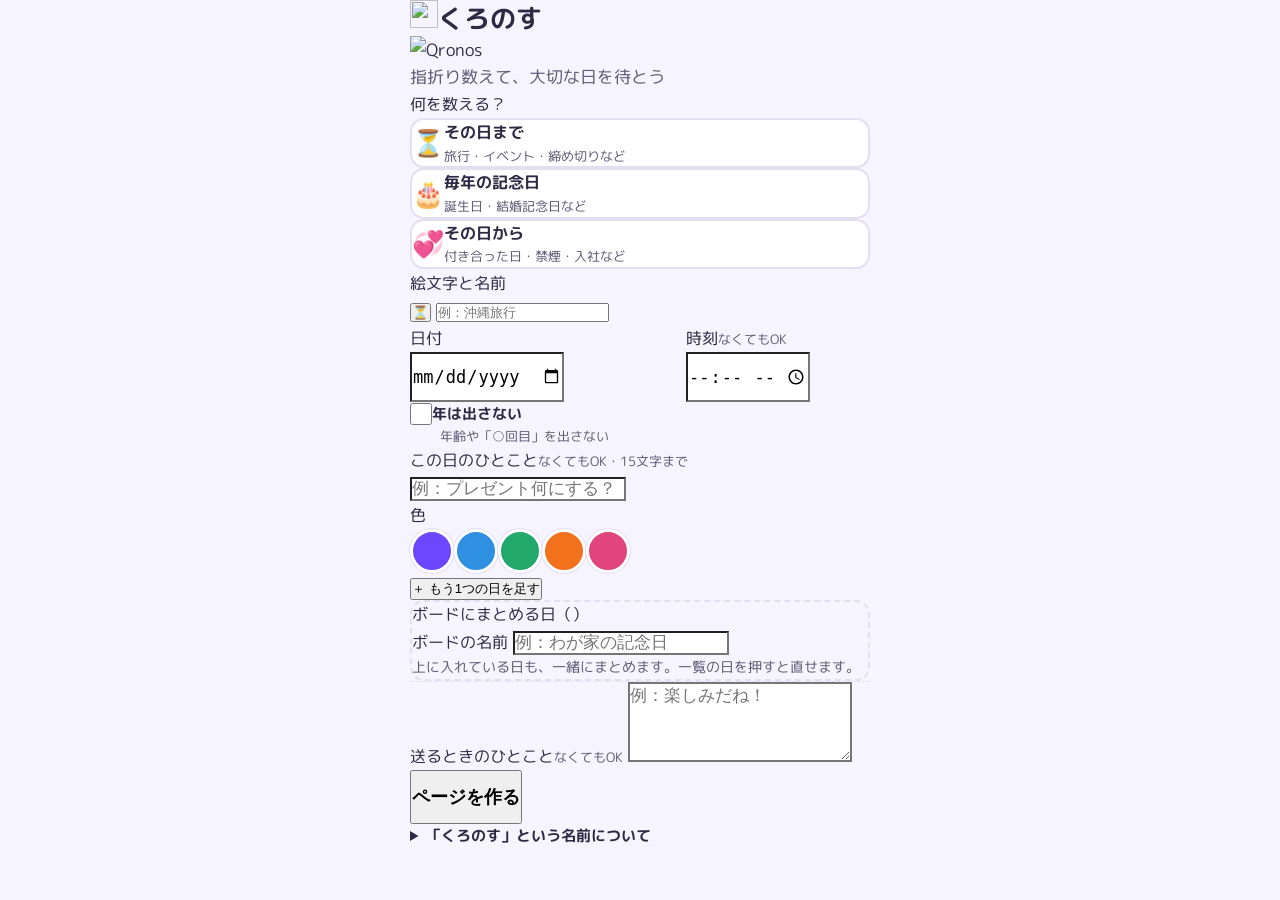
==== commit ea8aadc6: "[update] くろのす：字の太さを 700 までに" ====
--- a/create.html
+++ b/create.html
@@ -256,7 +256,6 @@
 
 <!-- おくるんのカードの入口（LIFF ID とカードの URL は oqrn の shared/oqrn.js に1か所） -->
 <script src="https://katsuan.github.io/oqrn/shared/oqrn.js"></script>
-<script src="js/names.js?v=202611012034"></script>
 <script src="js/count.js?v=202611012034"></script>
 <script src="js/link.js?v=202611012034"></script>
 <script src="js/card.js?v=202611012034"></script>
--- a/style.css
+++ b/style.css
@@ -49,13 +49,13 @@
   box-shadow: var(--shadow);
 }
 
-h1 { font-size: 26px; font-weight: 800; line-height: 1.35; }
+h1 { font-size: 26px; font-weight: 700; line-height: 1.35; }
 .sub { font-size: 16px; color: var(--ink-soft); }
 .note { font-size: 14px; color: var(--ink-soft); line-height: 1.7; }
 
 /* 名前（くろのす 〜Qronos〜）。作成ページの上と、表示ページの「はじめる」に出す */
 .brand-mark { display: block; margin: 0 auto; }
-.brand-name { display: flex; align-items: center; gap: var(--ls-space-s); margin: 0; font-size: 20px; font-weight: 800; color: var(--ink); }
+.brand-name { display: flex; align-items: center; gap: var(--ls-space-s); margin: 0; font-size: 20px; font-weight: 700; color: var(--ink); }
 .brand-en { font-size: 13px; letter-spacing: 0.02em; }
 
 /* 名前の由来（たたんだ欄） */
@@ -75,20 +75,20 @@
   color: #fff;
   font-family: inherit;
   font-size: 18px;
-  font-weight: 800;
+  font-weight: 700;
   text-align: center;
   text-decoration: none;
   cursor: pointer;
 }
 
 /* 送るボタン：色は Q キットの ls-button line（LINE の緑）。ここでは大きさだけ */
-.ls-button.line { gap: var(--ls-space-xs); flex-wrap: wrap; min-height: 54px; font-size: 18px; font-weight: 800; }
+.ls-button.line { gap: var(--ls-space-xs); flex-wrap: wrap; min-height: 54px; font-size: 18px; font-weight: 700; }
 .btn.ghost { background: #fff; color: var(--ink); box-shadow: inset 0 0 0 1px var(--line); font-size: 16px; }
 .btn-row { display: grid; grid-template-columns: 1fr 1fr; gap: var(--ls-space-s); }
 .btn-row .btn { padding: var(--ls-space-m) var(--ls-space-s); font-size: 15px; white-space: nowrap; }
 
 /* キャッチコピー（見出しの行のすぐ下。おくるんの「つくって、おくるん」と同じ役目）。ツールの色はボタンだけに使うので、うすい字に */
-.brand-copy { margin: 0 0 var(--ls-space-s); color: var(--ink-soft); font-size: 13px; font-weight: 800; line-height: 1.4; letter-spacing: 0.02em; }
+.brand-copy { margin: 0 0 var(--ls-space-s); color: var(--ink-soft); font-size: 13px; font-weight: 700; line-height: 1.4; letter-spacing: 0.02em; }
 
 /* ボタン・リンクの前の線アイコン（Q キットの .ls-icon）と、字の間 */
 .btn .ls-icon, .ics-link .ls-icon, .back-link .ls-icon, .milestone .ls-icon, .board-count .ls-icon { margin-right: var(--ls-space-s); }
